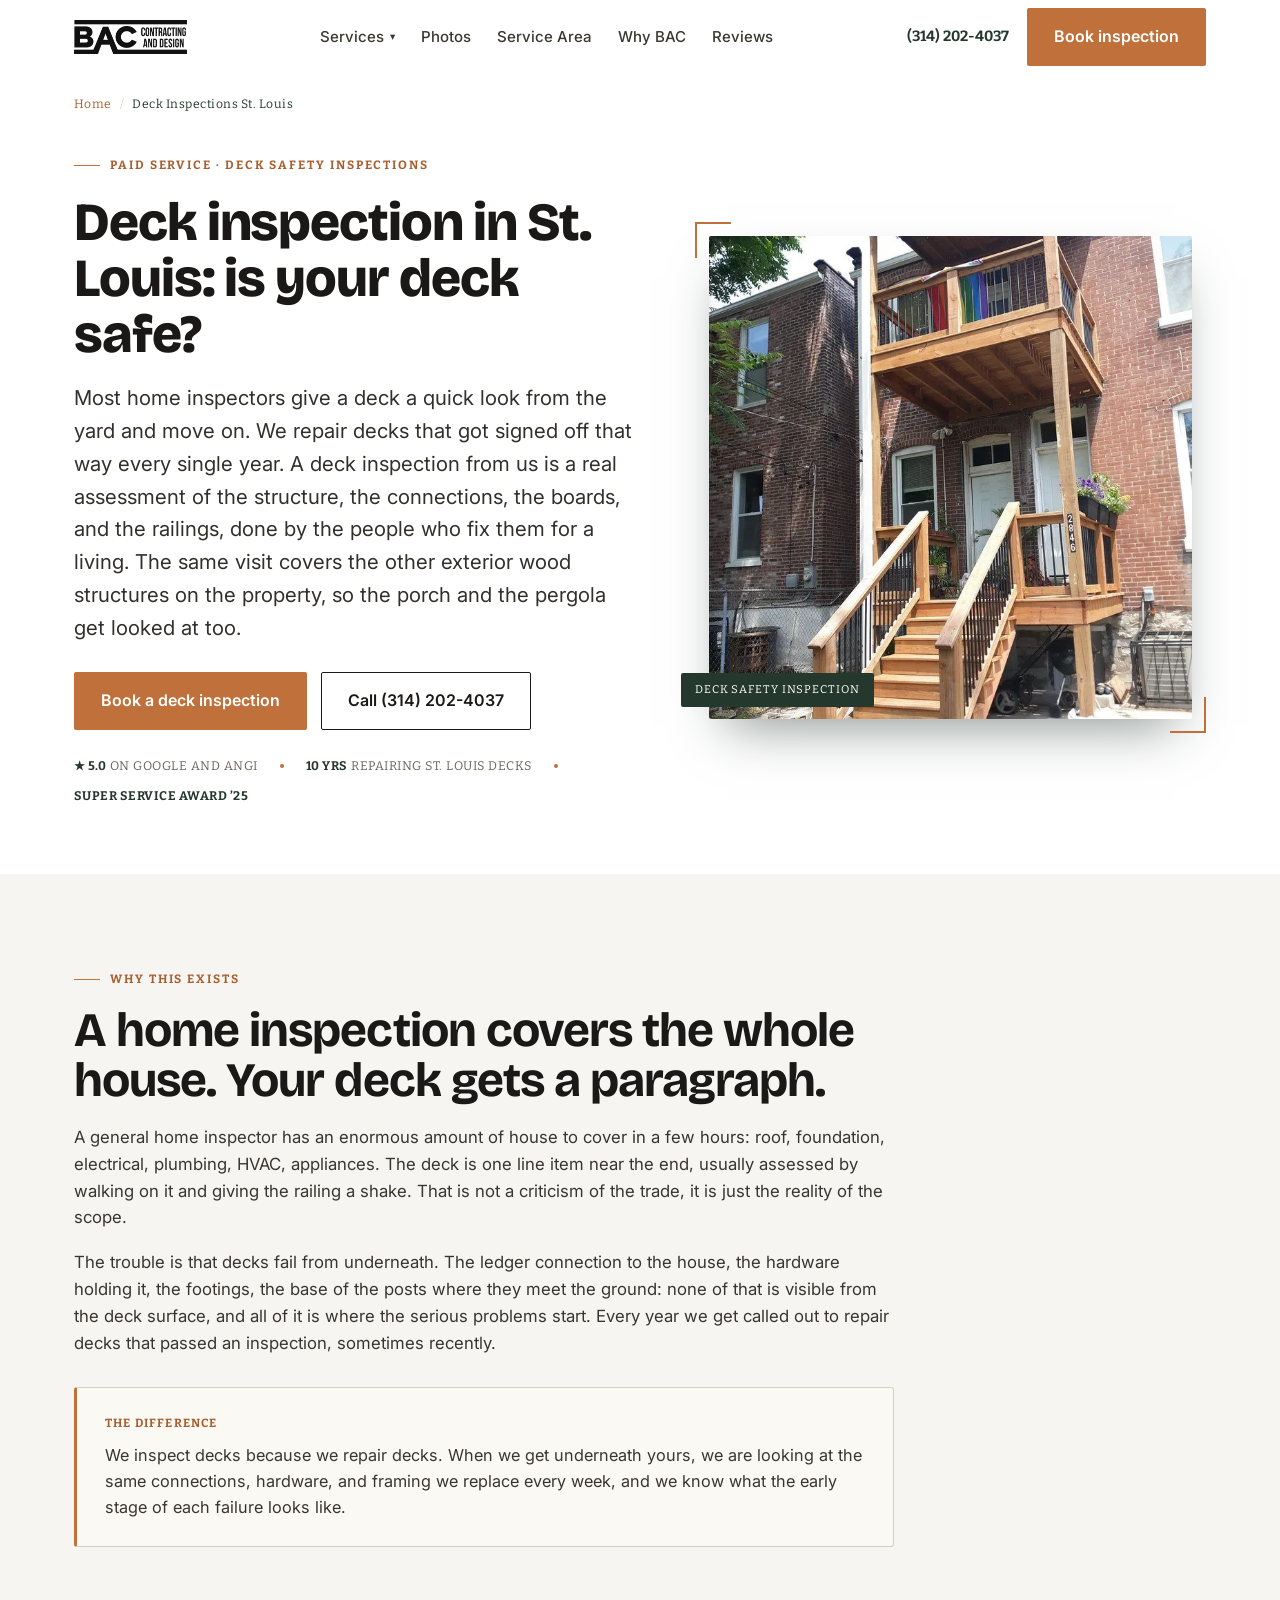
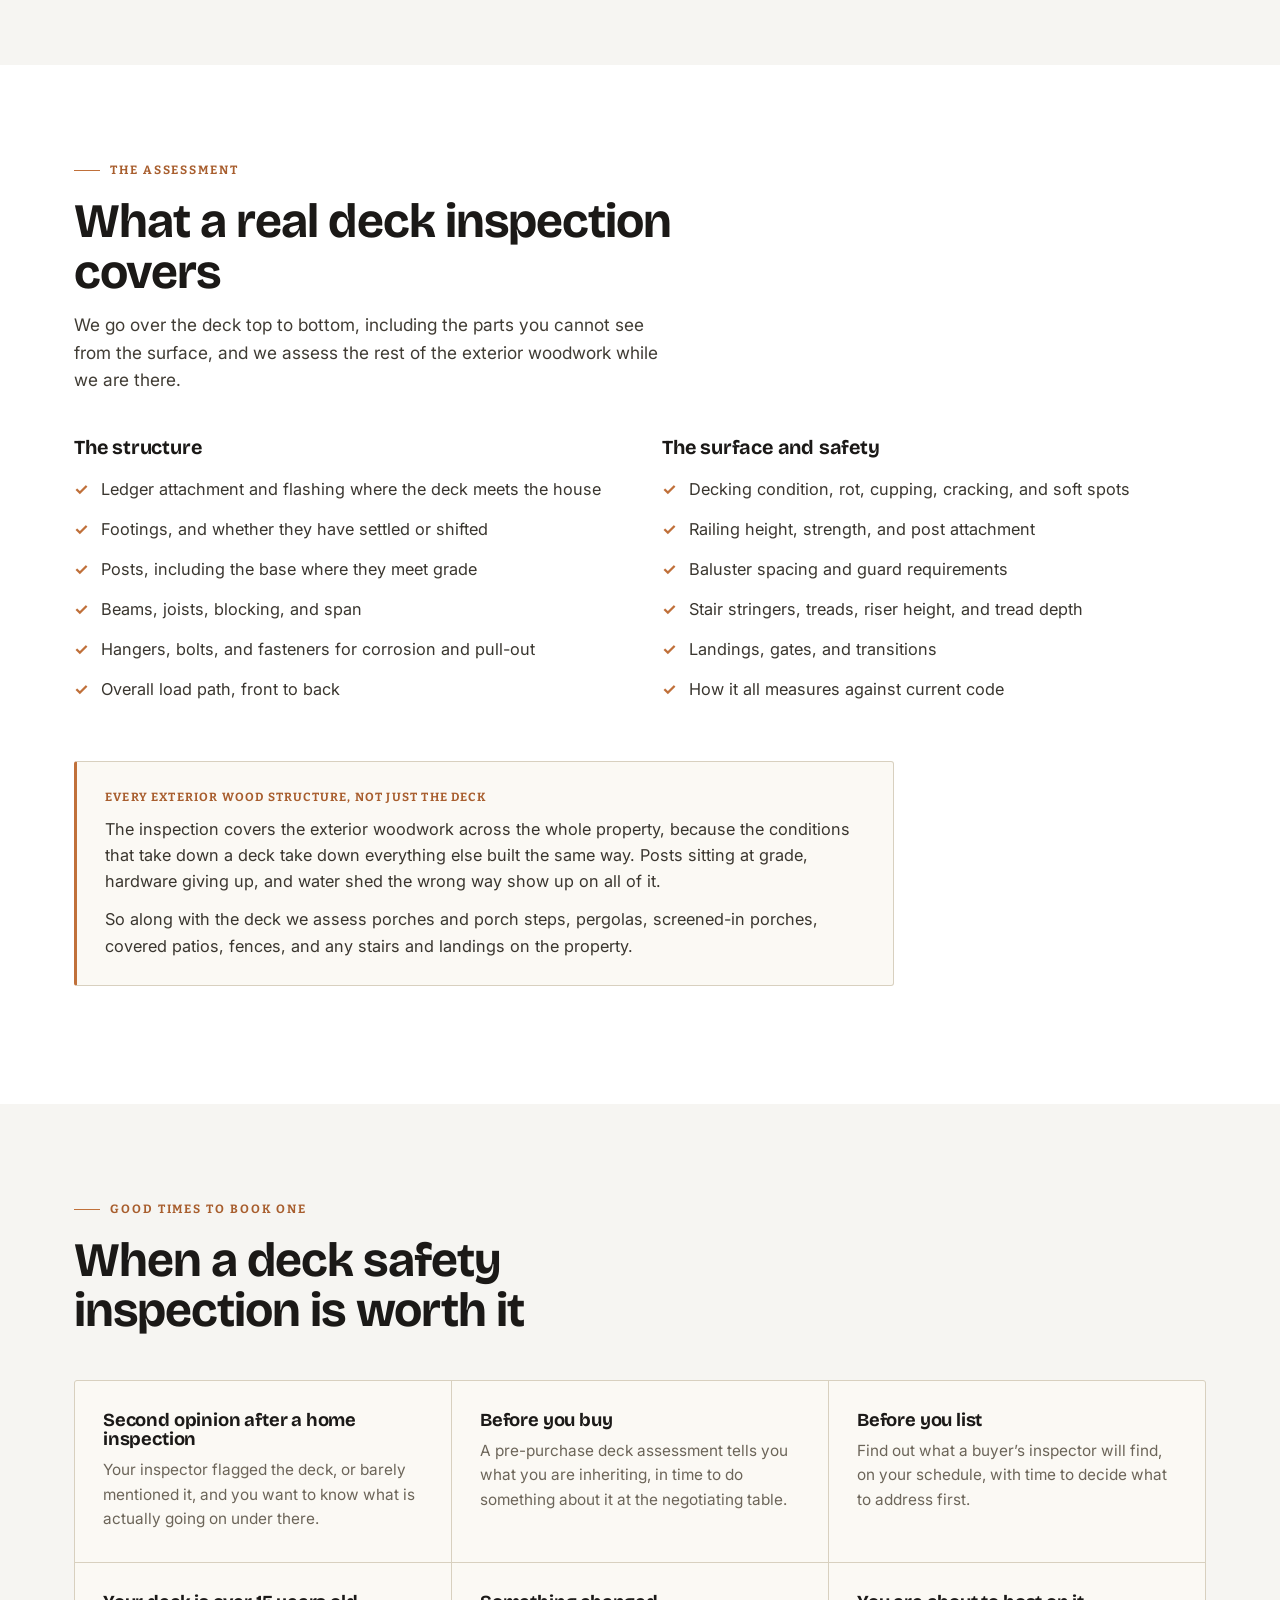
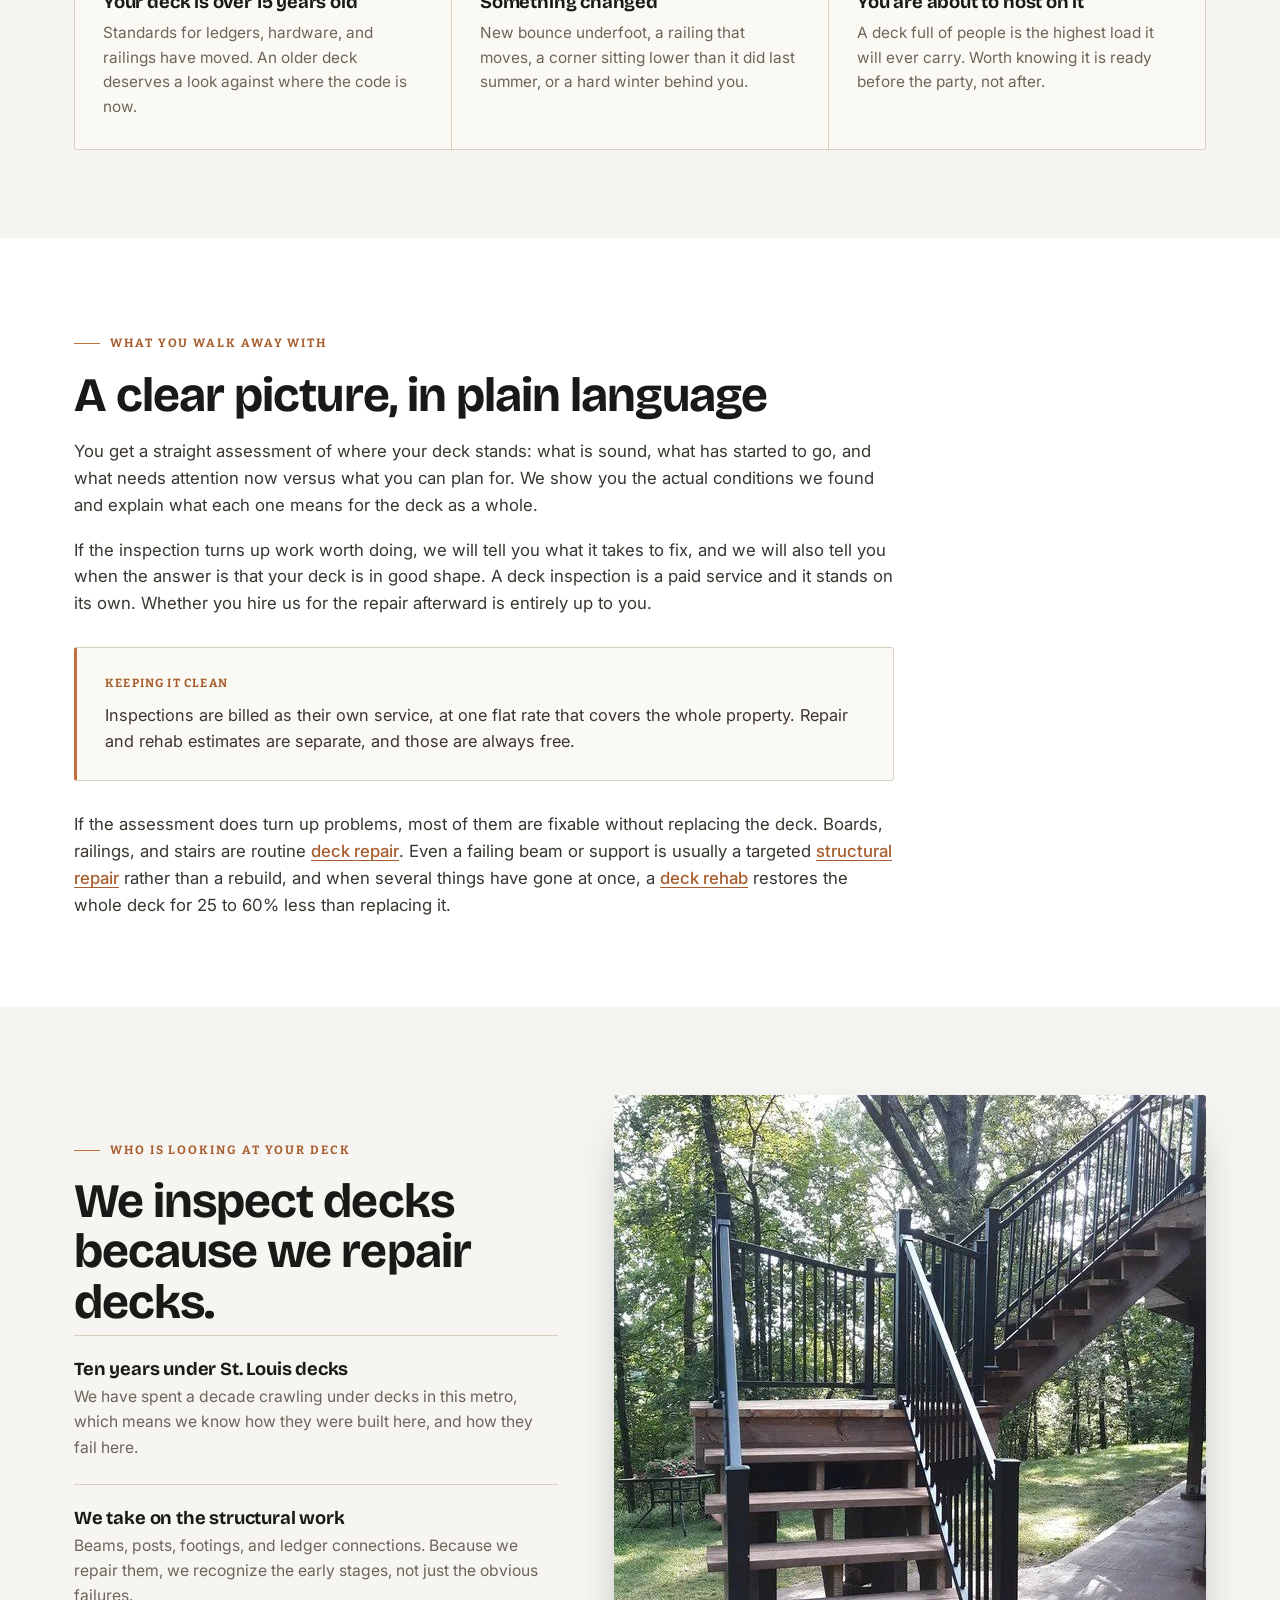
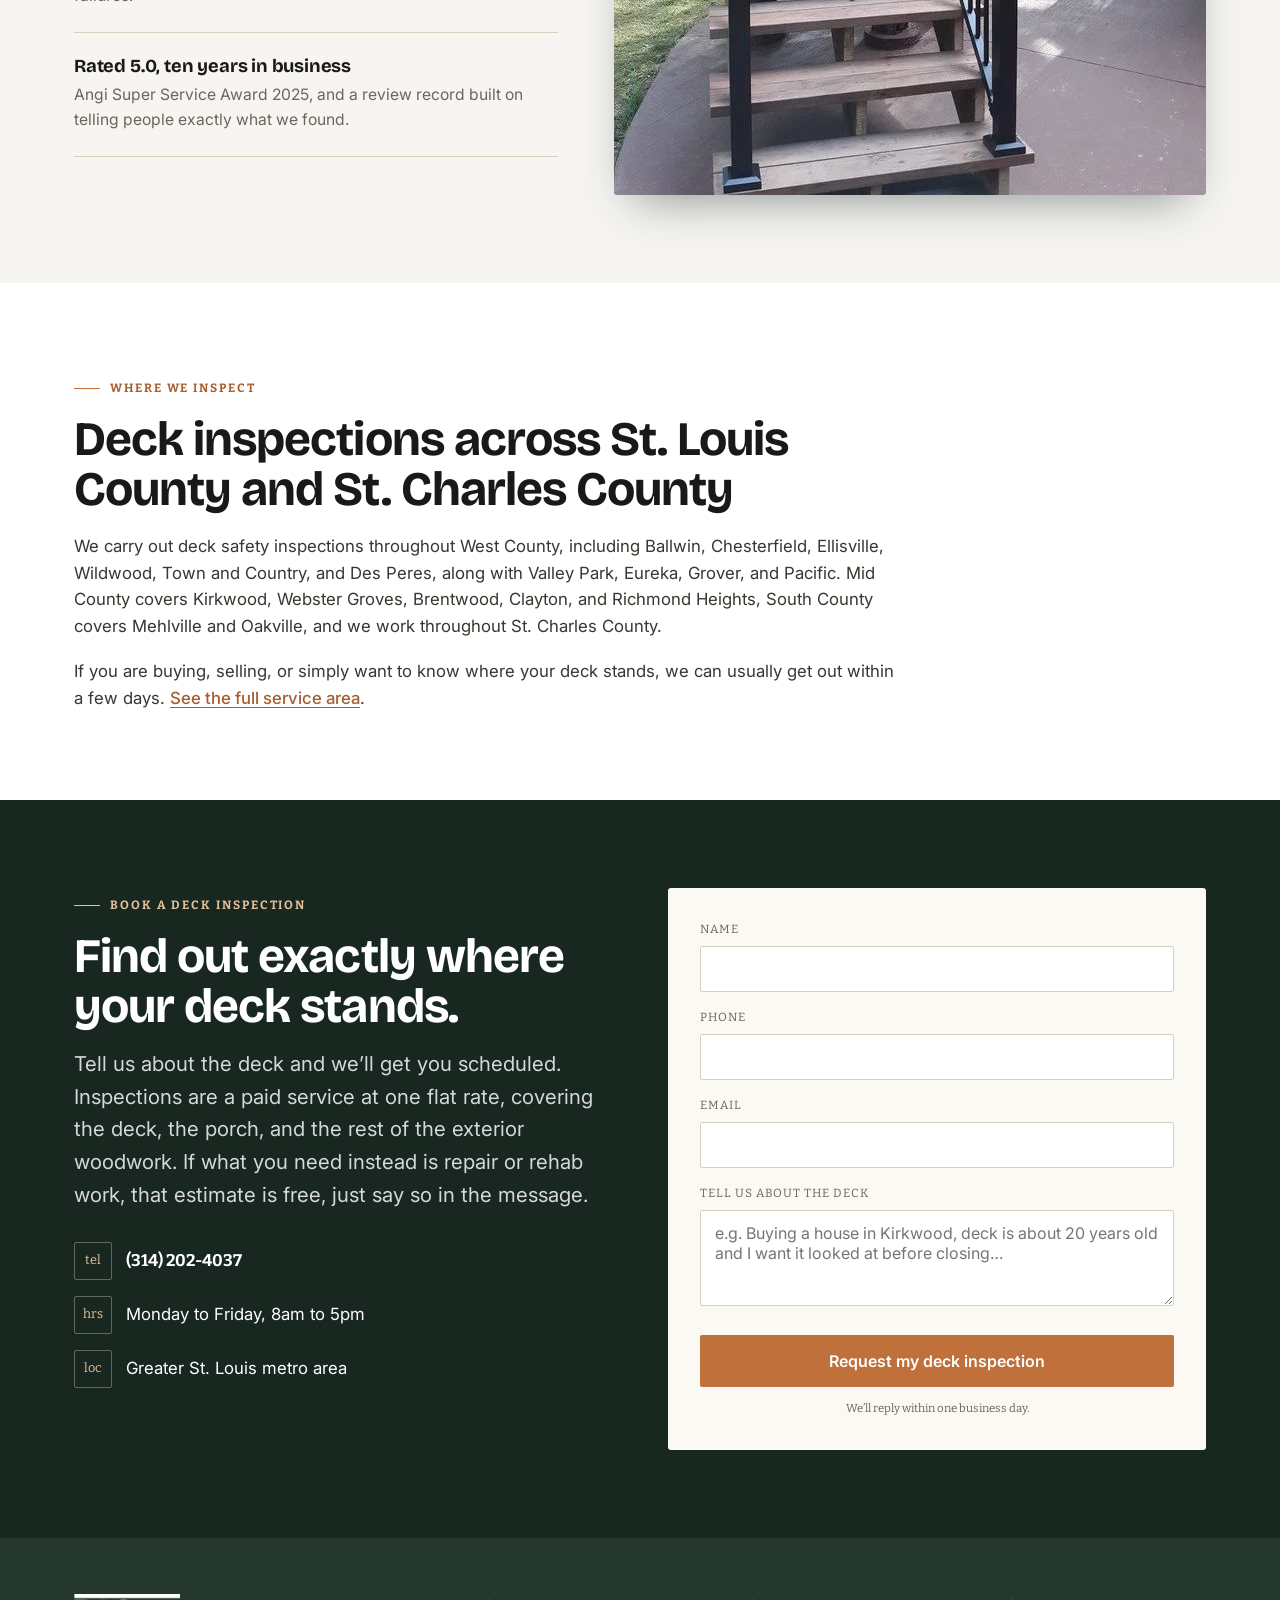
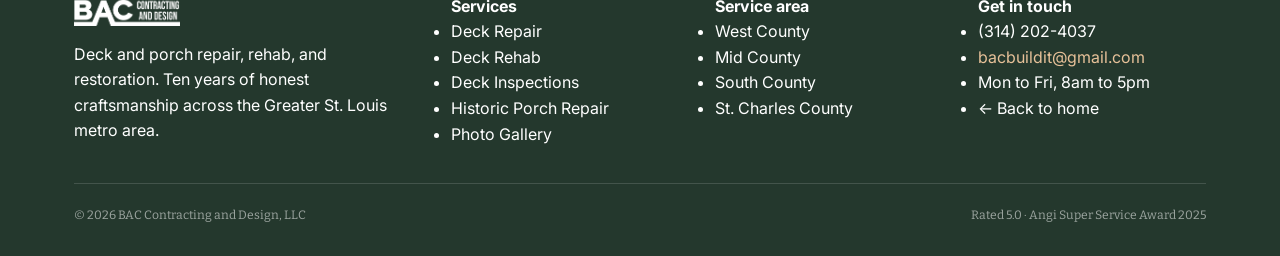
==== deck-inspections-st-louis.html @ 629da65a "Expand to a seven-page SEO-optimized site Restructures the two-page site into seven pages targeting " ====
<!DOCTYPE html>
<html lang="en">
<head>
<meta charset="UTF-8">
<meta name="viewport" content="width=device-width, initial-scale=1.0">
<title>Deck Inspection St. Louis | Is Your Deck Safe?</title>
<meta name="description" content="Professional deck safety inspections across St. Louis. A real assessment of your deck's structure, boards, and railings from people who repair them daily.">
<link rel="canonical" href="https://baccontractinganddesign.com/deck-inspections-st-louis">
<meta name="robots" content="index,follow,max-image-preview:large">
<meta name="theme-color" content="#24382D">

<meta property="og:type" content="website">
<meta property="og:site_name" content="BAC Contracting and Design">
<meta property="og:locale" content="en_US">
<meta property="og:title" content="Deck Inspection St. Louis | Is Your Deck Safe?">
<meta property="og:description" content="Professional deck safety inspections across St. Louis. A real assessment of your deck's structure, boards, and railings from people who repair them daily.">
<meta property="og:url" content="https://baccontractinganddesign.com/deck-inspections-st-louis">
<meta property="og:image" content="https://baccontractinganddesign.com/images/img-7e044426ce.webp">
<meta property="og:image:alt" content="Two-story deck and staircase inspected on a St. Louis brick home">
<meta name="twitter:card" content="summary_large_image">
<meta name="twitter:title" content="Deck Inspection St. Louis | Is Your Deck Safe?">
<meta name="twitter:description" content="Professional deck safety inspections across St. Louis. A real assessment of your deck's structure, boards, and railings from people who repair them daily.">
<meta name="twitter:image" content="https://baccontractinganddesign.com/images/img-7e044426ce.webp">

<link rel="preconnect" href="https://fonts.googleapis.com">
<link rel="preconnect" href="https://fonts.gstatic.com" crossorigin>
<link href="https://fonts.googleapis.com/css2?family=Bricolage+Grotesque:opsz,wght@12..96,500;12..96,600;12..96,700;12..96,800&family=Inter:wght@400;500;600&family=Bitter:wght@500;600;700&display=swap" rel="stylesheet">
<link rel="stylesheet" href="assets/site.css">

<script type="application/ld+json">
{
  "@context": "https://schema.org",
  "@graph": [
    {
      "@type": "HomeAndConstructionBusiness",
      "@id": "https://baccontractinganddesign.com/#business",
      "name": "BAC Contracting and Design",
      "url": "https://baccontractinganddesign.com/",
      "telephone": "+1-314-202-4037",
      "email": "bacbuildit@gmail.com",
      "image": "https://baccontractinganddesign.com/images/img-1fa371feeb.webp",
      "priceRange": "$$",
      "address": {"@type": "PostalAddress", "addressLocality": "St. Louis", "addressRegion": "MO", "addressCountry": "US"},
      "openingHoursSpecification": [{
        "@type": "OpeningHoursSpecification",
        "dayOfWeek": ["Monday","Tuesday","Wednesday","Thursday","Friday"],
        "opens": "08:00",
        "closes": "17:00"
      }],
      "aggregateRating": {"@type": "AggregateRating", "ratingValue": "5.0", "reviewCount": "5", "bestRating": "5", "worstRating": "1"}
    },
    {
      "@type": "Service",
      "@id": "https://baccontractinganddesign.com/deck-inspections-st-louis#service",
      "serviceType": "Deck Safety Inspection",
      "name": "Deck Safety Inspections in St. Louis",
      "description": "Professional paid safety inspections of decks and every exterior wood structure on the property, including porches, pergolas, screened porches, covered patios, fences, and stairs, across the greater St. Louis metro. Covers structure, ledger attachment, footings, framing, decking, railings and stairs, including second opinions after a home inspection and pre-sale or pre-purchase assessments.",
      "url": "https://baccontractinganddesign.com/deck-inspections-st-louis",
      "provider": {"@id": "https://baccontractinganddesign.com/#business"},
      "areaServed": [
        {"@type": "City", "name": "Ballwin, Missouri"},
        {"@type": "City", "name": "Chesterfield, Missouri"},
        {"@type": "City", "name": "Ellisville, Missouri"},
        {"@type": "City", "name": "Wildwood, Missouri"},
        {"@type": "City", "name": "Town and Country, Missouri"},
        {"@type": "City", "name": "Des Peres, Missouri"},
        {"@type": "City", "name": "Kirkwood, Missouri"},
        {"@type": "City", "name": "Webster Groves, Missouri"},
        {"@type": "City", "name": "Brentwood, Missouri"},
        {"@type": "City", "name": "Clayton, Missouri"},
        {"@type": "City", "name": "Richmond Heights, Missouri"},
        {"@type": "City", "name": "Mehlville, Missouri"},
        {"@type": "City", "name": "Oakville, Missouri"},
        {"@type": "City", "name": "Valley Park, Missouri"},
        {"@type": "City", "name": "Eureka, Missouri"},
        {"@type": "City", "name": "Grover, Missouri"},
        {"@type": "City", "name": "Pacific, Missouri"},
        {"@type": "AdministrativeArea", "name": "St. Charles County, Missouri"}
      ]
    },
    {
      "@type": "BreadcrumbList",
      "itemListElement": [
        {"@type": "ListItem", "position": 1, "name": "Home", "item": "https://baccontractinganddesign.com/"},
        {"@type": "ListItem", "position": 2, "name": "Deck Inspections St. Louis", "item": "https://baccontractinganddesign.com/deck-inspections-st-louis"}
      ]
    }
  ]
}
</script>
</head>
<body>

<header id="site-header">
  <div class="wrap nav">
    <a href="/" aria-label="BAC Contracting and Design home"><img decoding="async" fetchpriority="high" width="900" height="272" class="logo" src="images/img-20b8680ac4.webp" alt="BAC Contracting and Design, deck and porch repair in St. Louis"></a>
    <nav class="nav-links" aria-label="Primary">
      <div class="has-drop" id="svcDropWrap">
        <button class="drop-btn" id="svcDropBtn" type="button" aria-expanded="false" aria-controls="svcDrop">Services <span class="caret" aria-hidden="true">▾</span></button>
        <div class="drop" id="svcDrop">
          <a href="/deck-repair-st-louis">Deck Repair</a>
          <a href="/deck-rehab-st-louis">Deck Rehab</a>
          <a href="/deck-inspections-st-louis" aria-current="page">Deck Inspections</a>
          <a href="/historic-porch-repair-st-louis">Historic Porch Repair</a>
        </div>
      </div>
      <a href="/work.html">Photos</a>
      <a href="/service-area">Service Area</a>
      <a href="/#why">Why BAC</a>
      <a href="/#reviews">Reviews</a>
    </nav>
    <div class="nav-cta">
      <a class="nav-phone" href="tel:3142024037">(314) 202-4037</a>
      <a class="btn btn-primary" href="#book">Book inspection</a>
      <button class="hamburger" id="burger" type="button" aria-label="Menu" aria-expanded="false"><span></span><span></span><span></span></button>
    </div>
  </div>
  <div class="mobile-menu" id="mobileMenu">
    <div class="mm-label">Services</div>
    <a class="mm-sub" href="/deck-repair-st-louis">Deck Repair</a>
    <a class="mm-sub" href="/deck-rehab-st-louis">Deck Rehab</a>
    <a class="mm-sub" href="/deck-inspections-st-louis" aria-current="page">Deck Inspections</a>
    <a class="mm-sub" href="/historic-porch-repair-st-louis">Historic Porch Repair</a>
    <a href="/work.html">Photos</a>
    <a href="/service-area">Service Area</a>
    <a href="/#why">Why BAC</a>
    <a href="/#reviews">Reviews</a>
    <a href="tel:3142024037">Call (314) 202-4037</a>
    <a class="btn btn-primary" href="#book">Book inspection</a>
  </div>
</header>

<main>
  <div class="wrap">
    <nav class="crumbs" aria-label="Breadcrumb">
      <a href="/">Home</a><span class="sep">/</span><span aria-current="page">Deck Inspections St. Louis</span>
    </nav>
  </div>

  <!-- HERO -->
  <section class="page-hero">
    <div class="wrap hero-grid">
      <div class="reveal">
        <span class="eyebrow">Paid service · Deck safety inspections</span>
        <h1>Deck inspection in St. Louis: is your deck safe?</h1>
        <p class="lead">Most home inspectors give a deck a quick look from the yard and move on. We repair decks that got signed off that way every single year. A deck inspection from us is a real assessment of the structure, the connections, the boards, and the railings, done by the people who fix them for a living. The same visit covers the other exterior wood structures on the property, so the porch and the pergola get looked at too.</p>
        <div class="hero-btns">
          <a class="btn btn-primary" href="#book">Book a deck inspection</a>
          <a class="btn btn-ghost" href="tel:3142024037">Call (314) 202-4037</a>
        </div>
        <div class="hero-trust">
          <span><b>★ 5.0</b> on Google and Angi</span><span class="dot"></span>
          <span><b>10 yrs</b> repairing St. Louis decks</span><span class="dot"></span>
          <span><b>Super Service Award ’25</b></span>
        </div>
      </div>
      <div class="reveal">
        <div class="frame">
          <img decoding="async" fetchpriority="high" width="700" height="700" src="images/img-7e044426ce.webp" alt="Two-story deck and staircase on a St. Louis home, the kind of structure a deck safety inspection covers">
          <span class="spec">Deck safety inspection</span>
        </div>
      </div>
    </div>
  </section>

  <!-- THE HOOK -->
  <section class="block tint">
    <div class="wrap">
      <div class="prose prose-wide reveal">
        <span class="eyebrow">Why this exists</span>
        <h2 style="margin:16px 0 18px">A home inspection covers the whole house. Your deck gets a paragraph.</h2>
        <p>A general home inspector has an enormous amount of house to cover in a few hours: roof, foundation, electrical, plumbing, HVAC, appliances. The deck is one line item near the end, usually assessed by walking on it and giving the railing a shake. That is not a criticism of the trade, it is just the reality of the scope.</p>
        <p>The trouble is that decks fail from underneath. The ledger connection to the house, the hardware holding it, the footings, the base of the posts where they meet the ground: none of that is visible from the deck surface, and all of it is where the serious problems start. Every year we get called out to repair decks that passed an inspection, sometimes recently.</p>
        <div class="callout">
          <div class="k">The difference</div>
          <p>We inspect decks because we repair decks. When we get underneath yours, we are looking at the same connections, hardware, and framing we replace every week, and we know what the early stage of each failure looks like.</p>
        </div>
      </div>
    </div>
  </section>

  <!-- WHAT IT COVERS -->
  <section class="block">
    <div class="wrap">
      <div class="sec-head reveal">
        <span class="eyebrow">The assessment</span>
        <h2>What a real deck inspection covers</h2>
        <p>We go over the deck top to bottom, including the parts you cannot see from the surface, and we assess the rest of the exterior woodwork while we are there.</p>
      </div>
      <div class="prose-cols reveal">
        <div class="prose">
          <h3 style="margin-top:0">The structure</h3>
          <ul>
            <li>Ledger attachment and flashing where the deck meets the house</li>
            <li>Footings, and whether they have settled or shifted</li>
            <li>Posts, including the base where they meet grade</li>
            <li>Beams, joists, blocking, and span</li>
            <li>Hangers, bolts, and fasteners for corrosion and pull-out</li>
            <li>Overall load path, front to back</li>
          </ul>
        </div>
        <div class="prose">
          <h3 style="margin-top:0">The surface and safety</h3>
          <ul>
            <li>Decking condition, rot, cupping, cracking, and soft spots</li>
            <li>Railing height, strength, and post attachment</li>
            <li>Baluster spacing and guard requirements</li>
            <li>Stair stringers, treads, riser height, and tread depth</li>
            <li>Landings, gates, and transitions</li>
            <li>How it all measures against current code</li>
          </ul>
        </div>
      </div>
      <div class="prose prose-wide reveal" style="margin-top:10px">
        <div class="callout">
          <div class="k">Every exterior wood structure, not just the deck</div>
          <p>The inspection covers the exterior woodwork across the whole property, because the conditions that take down a deck take down everything else built the same way. Posts sitting at grade, hardware giving up, and water shed the wrong way show up on all of it.</p>
          <p>So along with the deck we assess porches and porch steps, pergolas, screened-in porches, covered patios, fences, and any stairs and landings on the property.</p>
        </div>
      </div>
    </div>
  </section>

  <!-- WHEN -->
  <section class="block tint">
    <div class="wrap">
      <div class="sec-head reveal">
        <span class="eyebrow">Good times to book one</span>
        <h2>When a deck safety inspection is worth it</h2>
      </div>
      <div class="svc-grid reveal">
        <div class="svc"><h3>Second opinion after a home inspection</h3><p>Your inspector flagged the deck, or barely mentioned it, and you want to know what is actually going on under there.</p></div>
        <div class="svc"><h3>Before you buy</h3><p>A pre-purchase deck assessment tells you what you are inheriting, in time to do something about it at the negotiating table.</p></div>
        <div class="svc"><h3>Before you list</h3><p>Find out what a buyer&rsquo;s inspector will find, on your schedule, with time to decide what to address first.</p></div>
        <div class="svc"><h3>Your deck is over 15 years old</h3><p>Standards for ledgers, hardware, and railings have moved. An older deck deserves a look against where the code is now.</p></div>
        <div class="svc"><h3>Something changed</h3><p>New bounce underfoot, a railing that moves, a corner sitting lower than it did last summer, or a hard winter behind you.</p></div>
        <div class="svc"><h3>You are about to host on it</h3><p>A deck full of people is the highest load it will ever carry. Worth knowing it is ready before the party, not after.</p></div>
      </div>
    </div>
  </section>

  <!-- WHAT YOU GET -->
  <section class="block">
    <div class="wrap">
      <div class="prose prose-wide reveal">
        <span class="eyebrow">What you walk away with</span>
        <h2 style="margin:16px 0 18px">A clear picture, in plain language</h2>
        <p>You get a straight assessment of where your deck stands: what is sound, what has started to go, and what needs attention now versus what you can plan for. We show you the actual conditions we found and explain what each one means for the deck as a whole.</p>
        <p>If the inspection turns up work worth doing, we will tell you what it takes to fix, and we will also tell you when the answer is that your deck is in good shape. A deck inspection is a paid service and it stands on its own. Whether you hire us for the repair afterward is entirely up to you.</p>
        <div class="callout">
          <div class="k">Keeping it clean</div>
          <p>Inspections are billed as their own service, at one flat rate that covers the whole property. Repair and rehab estimates are separate, and those are always free.</p>
        </div>
        <p>If the assessment does turn up problems, most of them are fixable without replacing the deck. Boards, railings, and stairs are routine <a href="/deck-repair-st-louis">deck repair</a>. Even a failing beam or support is usually a targeted <a href="/deck-repair-st-louis#structural">structural repair</a> rather than a rebuild, and when several things have gone at once, a <a href="/deck-rehab-st-louis">deck rehab</a> restores the whole deck for 25 to 60% less than replacing it.</p>
      </div>
    </div>
  </section>

  <!-- CREDIBILITY -->
  <section class="block tint">
    <div class="wrap why-grid">
      <div class="reveal">
        <span class="eyebrow">Who is looking at your deck</span>
        <h2 style="margin:16px 0 8px">We inspect decks because we repair decks.</h2>
        <ul class="why-list">
          <li><div><h3>Ten years under St. Louis decks</h3><p>We have spent a decade crawling under decks in this metro, which means we know how they were built here, and how they fail here.</p></div></li>
          <li><div><h3>We take on the structural work</h3><p>Beams, posts, footings, and ledger connections. Because we repair them, we recognize the early stages, not just the obvious failures.</p></div></li>
          <li><div><h3>Rated 5.0, ten years in business</h3><p>Angi Super Service Award 2025, and a review record built on telling people exactly what we found.</p></div></li>
        </ul>
      </div>
      <div class="why-img reveal">
        <img decoding="async" loading="lazy" width="700" height="700" src="images/img-2ff19680f3.webp" alt="Deck stairs, landing and railings inspected for code compliance in St. Louis County">
      </div>
    </div>
  </section>

  <!-- LOCAL -->
  <section class="block">
    <div class="wrap">
      <div class="prose prose-wide reveal">
        <span class="eyebrow">Where we inspect</span>
        <h2 style="margin:16px 0 18px">Deck inspections across St. Louis County and St. Charles County</h2>
        <p>We carry out deck safety inspections throughout West County, including Ballwin, Chesterfield, Ellisville, Wildwood, Town and Country, and Des Peres, along with Valley Park, Eureka, Grover, and Pacific. Mid County covers Kirkwood, Webster Groves, Brentwood, Clayton, and Richmond Heights, South County covers Mehlville and Oakville, and we work throughout St. Charles County.</p>
        <p>If you are buying, selling, or simply want to know where your deck stands, we can usually get out within a few days. <a href="/service-area">See the full service area</a>.</p>
      </div>
    </div>
  </section>

  <!-- BOOK -->
  <section class="block cta on-dark" id="book">
    <div class="wrap cta-grid">
      <div class="reveal">
        <span class="eyebrow">Book a deck inspection</span>
        <h2>Find out exactly where your deck stands.</h2>
        <p class="lead">Tell us about the deck and we&rsquo;ll get you scheduled. Inspections are a paid service at one flat rate, covering the deck, the porch, and the rest of the exterior woodwork. If what you need instead is repair or rehab work, that estimate is free, just say so in the message.</p>
        <div class="cta-contact">
          <div class="cta-line"><span class="ic">tel</span><b>(314) 202-4037</b></div>
          <div class="cta-line"><span class="ic">hrs</span><span>Monday to Friday, 8am to 5pm</span></div>
          <div class="cta-line"><span class="ic">loc</span><span>Greater St. Louis metro area</span></div>
        </div>
      </div>
      <form id="estimateForm" action="https://formsubmit.co/bacbuildit@gmail.com" method="POST">
        <input type="hidden" name="_subject" value="New deck inspection request from baccontractinganddesign.com">
        <input type="hidden" name="_template" value="table">
        <input type="hidden" name="_captcha" value="false">
        <input type="hidden" name="_next" value="https://baccontractinganddesign.com/deck-inspections-st-louis?sent=1">
        <input type="text" name="_honey" tabindex="-1" autocomplete="off" aria-hidden="true" style="position:absolute;left:-9999px">
        <div class="fld"><label for="name">Name</label><input id="name" name="name" type="text" autocomplete="name" required></div>
        <div class="fld"><label for="phone">Phone</label><input id="phone" name="phone" type="tel" autocomplete="tel" required></div>
        <div class="fld"><label for="email">Email</label><input id="email" name="email" type="email" autocomplete="email"></div>
        <div class="fld"><label for="msg">Tell us about the deck</label><textarea id="msg" name="msg" placeholder="e.g. Buying a house in Kirkwood, deck is about 20 years old and I want it looked at before closing…"></textarea></div>
        <button class="btn btn-primary" type="submit">Request my deck inspection</button>
        <p class="fine">We&rsquo;ll reply within one business day.</p>
      </form>
    </div>
  </section>
</main>

<footer>
  <div class="wrap">
    <div class="foot-grid">
      <div>
        <img decoding="async" loading="lazy" width="900" height="272" class="foot-logo" src="images/img-c56da3584b.webp" alt="BAC Contracting and Design, deck and porch repair in St. Louis">
        <p>Deck and porch repair, rehab, and restoration. Ten years of honest craftsmanship across the Greater St. Louis metro area.</p>
      </div>
      <div>
        <h4>Services</h4>
        <ul>
          <li><a href="/deck-repair-st-louis">Deck Repair</a></li>
          <li><a href="/deck-rehab-st-louis">Deck Rehab</a></li>
          <li><a href="/deck-inspections-st-louis">Deck Inspections</a></li>
          <li><a href="/historic-porch-repair-st-louis">Historic Porch Repair</a></li>
          <li><a href="/work.html">Photo Gallery</a></li>
        </ul>
      </div>
      <div>
        <h4>Service area</h4>
        <ul>
          <li><a href="/service-area">West County</a></li>
          <li><a href="/service-area">Mid County</a></li>
          <li><a href="/service-area">South County</a></li>
          <li><a href="/service-area">St. Charles County</a></li>
        </ul>
      </div>
      <div>
        <h4>Get in touch</h4>
        <ul>
          <li><a href="tel:3142024037">(314) 202-4037</a></li>
          <li><a href="mailto:bacbuildit@gmail.com" style="color:var(--cedar-soft)">bacbuildit@gmail.com</a></li>
          <li>Mon to Fri, 8am to 5pm</li>
          <li><a href="/">← Back to home</a></li>
        </ul>
      </div>
    </div>
    <div class="foot-bottom">
      <span>&copy; 2026 BAC Contracting and Design, LLC</span>
      <span>Rated 5.0 &middot; Angi Super Service Award 2025</span>
    </div>
  </div>
</footer>

<script src="assets/site.js" defer></script>
</body>
</html>
---- assets/site.css ----
/* BAC Contracting and Design, shared site styles */

:root{
  --ink:#1B1917;
  --pine:#24382D;
  --pine-deep:#182720;
  --cedar:#C0703A;
  --cedar-2:#A85E2E;
  --cedar-soft:#E7C199;
  --paper:#F3EFE7;
  --paper-2:#EBE5D8;
  --card:#FBF9F4;
  --rule:#D8D0BF;
  --muted:#6C6559;
  --green-muted:#5C6B5C;
  --display:'Bricolage Grotesque',system-ui,sans-serif;
  --body:'Inter',system-ui,sans-serif;
  --mono:'Bitter',Georgia,serif;
  --maxw:1180px;
}
*{box-sizing:border-box;margin:0;padding:0}
html{scroll-behavior:smooth}
body{
  font-family:var(--body);color:var(--ink);
  background:#ffffff;
  line-height:1.6;-webkit-font-smoothing:antialiased;overflow-x:hidden;
}
img{max-width:100%;display:block}
a{color:inherit;text-decoration:none}
.wrap{max-width:var(--maxw);margin:0 auto;padding:0 24px}

.sr-only{position:absolute;width:1px;height:1px;padding:0;margin:-1px;overflow:hidden;
  clip:rect(0,0,0,0);white-space:nowrap;border:0}

/* eyebrow / mono label, the "spec sheet" signature */
.eyebrow{
  font-family:var(--mono);font-size:12px;font-weight:700;letter-spacing:.16em;
  text-transform:uppercase;color:var(--cedar-2);display:inline-flex;align-items:center;gap:10px;
}
.eyebrow::before{content:"";width:26px;height:1px;background:var(--cedar);display:inline-block}
.on-dark .eyebrow{color:var(--cedar-soft)}
.on-dark .eyebrow::before{background:var(--cedar-soft)}

h1,h2,h3{font-family:var(--display);line-height:1.05;letter-spacing:-.02em;font-weight:700}
h1{font-size:clamp(2.4rem,5.6vw,4.3rem);font-weight:800}
h2{font-size:clamp(1.9rem,3.8vw,3rem)}
h3{font-size:1.15rem;letter-spacing:-.01em}
p.lead{font-size:clamp(1.05rem,1.6vw,1.28rem);color:#33302A;max-width:56ch}

.btn{
  display:inline-flex;align-items:center;gap:9px;font-family:var(--body);font-weight:600;
  font-size:1rem;padding:15px 26px;border-radius:2px;cursor:pointer;border:1.5px solid transparent;
  transition:transform .15s ease, box-shadow .15s ease, background .15s ease;white-space:nowrap;
}
.btn-primary{background:var(--cedar);color:#fff}
.btn-primary:hover{background:var(--cedar-2);transform:translateY(-2px);box-shadow:0 8px 22px rgba(168,94,46,.32)}
.btn-ghost{background:transparent;color:var(--ink);border-color:var(--ink)}
.btn-ghost:hover{background:var(--ink);color:var(--paper);transform:translateY(-2px)}
.on-dark .btn-ghost{color:#fff;border-color:rgba(255,255,255,.55)}
.on-dark .btn-ghost:hover{background:#fff;color:var(--pine)}
a:focus-visible,button:focus-visible,input:focus-visible,textarea:focus-visible,summary:focus-visible{
  outline:3px solid var(--cedar);outline-offset:3px
}

/* ---------- Header ---------- */
header{position:sticky;top:0;z-index:100;background:rgba(255,255,255,.86);backdrop-filter:blur(10px);
  border-bottom:1px solid transparent;transition:border-color .2s,box-shadow .2s}
header.scrolled{border-bottom-color:var(--rule);box-shadow:0 2px 18px rgba(27,25,23,.06)}
.nav{display:flex;align-items:center;justify-content:space-between;height:74px}
.logo{height:34px;width:auto;flex-shrink:0}
.nav-links{display:flex;align-items:center;gap:26px;white-space:nowrap}
.nav-links a{font-size:.94rem;font-weight:500;color:#3C382F;position:relative}
.nav-links a:hover{color:var(--cedar-2)}
.nav-cta{display:flex;align-items:center;gap:18px;flex-shrink:0}
.nav-phone{font-family:var(--mono);font-weight:700;font-size:.92rem;color:var(--pine);white-space:nowrap}
.nav-phone:hover{color:var(--cedar-2)}
.hamburger{display:none;background:none;border:0;cursor:pointer;flex-direction:column;gap:5px;padding:8px}
.hamburger span{width:24px;height:2px;background:var(--ink);transition:.25s}
.mobile-menu{display:none}

/* services dropdown */
.has-drop{position:relative;display:flex;align-items:center}
.has-drop::after{content:"";position:absolute;top:100%;left:0;right:0;height:18px}
.drop-btn{background:none;border:0;padding:0;cursor:pointer;font-family:var(--body);
  font-size:.94rem;font-weight:500;color:#3C382F;display:inline-flex;align-items:center;gap:6px;
  line-height:inherit}
.drop-btn:hover,.has-drop.open .drop-btn{color:var(--cedar-2)}
.drop-btn .caret{font-size:.66rem;transition:transform .2s}
.has-drop.open .drop-btn .caret{transform:rotate(180deg)}
.drop{position:absolute;top:calc(100% + 16px);left:-16px;min-width:238px;background:#fff;
  border:1px solid var(--rule);border-radius:3px;box-shadow:0 16px 36px rgba(27,25,23,.16);
  padding:8px 0;opacity:0;visibility:hidden;transform:translateY(-6px);z-index:120;
  transition:opacity .18s ease,transform .18s ease,visibility .18s}
.has-drop:hover .drop,.has-drop:focus-within .drop,.has-drop.open .drop{
  opacity:1;visibility:visible;transform:none}
.drop a{display:block;padding:10px 18px;font-size:.92rem;color:#3C382F;white-space:nowrap}
.drop a:hover{background:var(--paper);color:var(--cedar-2)}
.drop a[aria-current]{color:var(--cedar-2);font-weight:600}

/* ---------- Hero ---------- */
.hero{padding:64px 0 76px;position:relative}
.hero-grid{display:grid;grid-template-columns:1.05fr .95fr;gap:56px;align-items:center}
.hero h1{margin:20px 0 22px}
.hero .lead{margin-bottom:30px}
.hero-btns{display:flex;gap:14px;flex-wrap:wrap;margin-bottom:26px}
.hero-trust{display:flex;flex-wrap:wrap;gap:10px 22px;align-items:center;font-family:var(--mono);
  font-size:.78rem;letter-spacing:.04em;color:var(--muted);text-transform:uppercase}
.hero-trust b{color:var(--pine)}
.hero-trust .dot{width:4px;height:4px;border-radius:50%;background:var(--cedar);display:inline-block}

/* keyword kicker sits inside the h1 so the heading text leads with the search term */
.hero-h1{display:block;margin:0 0 22px}
.hero-h1 .h1-kicker{display:inline-flex;margin-bottom:20px}
.hero-h1 .h1-claim{display:block;font-size:clamp(2.4rem,5.6vw,4.3rem);font-weight:800;
  line-height:1.05;letter-spacing:-.02em}

/* framed hero image with spec detailing */
.frame{position:relative;padding:14px}
.frame::before,.frame::after{content:"";position:absolute;width:34px;height:34px;border:2px solid var(--cedar)}
.frame::before{top:0;left:0;border-right:0;border-bottom:0}
.frame::after{bottom:0;right:0;border-left:0;border-top:0}
.frame img{width:100%;height:100%;object-fit:cover;aspect-ratio:1/1;border-radius:2px;
  box-shadow:0 24px 50px -18px rgba(24,39,32,.5)}
.frame .spec{position:absolute;bottom:26px;left:-14px;background:var(--pine);color:#fff;
  font-family:var(--mono);font-size:.7rem;letter-spacing:.08em;text-transform:uppercase;
  padding:8px 14px;border-radius:2px}

/* interior page hero, smaller display type than the home hero */
.page-hero{padding:34px 0 68px}
.page-hero h1{font-size:clamp(2.05rem,4.2vw,3.35rem);margin:18px 0 20px}
.page-hero .lead{margin-bottom:28px}

/* breadcrumbs */
.crumbs{font-family:var(--mono);font-size:.76rem;letter-spacing:.04em;color:var(--muted);
  padding:20px 0 0;display:flex;flex-wrap:wrap;gap:8px;align-items:center}
.crumbs a{color:var(--cedar-2)}
.crumbs a:hover{color:var(--pine)}
.crumbs .sep{color:var(--rule)}
.crumbs [aria-current]{color:var(--pine)}

/* ---------- Trust band ---------- */
.band{background:var(--pine);color:#fff}
.band-grid{display:grid;grid-template-columns:repeat(4,1fr);gap:0}
.stat{padding:34px 26px;border-left:1px solid rgba(255,255,255,.12);display:flex;
  flex-direction:column;gap:4px;justify-content:center}
.stat:first-child{border-left:0}
.stat .num{font-family:var(--display);font-weight:800;font-size:2.4rem;line-height:1}
.stat .num small{font-size:1.1rem;color:var(--cedar-soft)}
.stat .lab{font-family:var(--mono);font-size:.72rem;letter-spacing:.1em;text-transform:uppercase;
  color:rgba(255,255,255,.72)}
.stat.badge-stat{align-items:flex-start;flex-direction:row;gap:16px;align-items:center}
.stat.badge-stat img{height:78px;width:auto;filter:drop-shadow(0 4px 10px rgba(0,0,0,.25))}
.stat.badge-stat .txt .num{font-size:1.15rem;letter-spacing:-.01em}

/* ---------- Section base ---------- */
section.block{padding:88px 0}
.tint{background:#F6F5F2}
.sec-head{max-width:60ch;margin-bottom:44px}
.sec-head h2{margin:16px 0 14px}
.sec-head p{color:#403C34;font-size:1.08rem}

/* ---------- Before / After ---------- */
.ba-grid{display:grid;grid-template-columns:1fr 1fr;gap:24px}
.ba{position:relative;border-radius:2px;overflow:hidden;box-shadow:0 16px 34px -18px rgba(24,39,32,.4)}
.ba img{width:100%;aspect-ratio:1/1;object-fit:cover}
.ba .tag{position:absolute;top:16px;left:16px;font-family:var(--mono);font-weight:700;font-size:.74rem;
  letter-spacing:.12em;text-transform:uppercase;padding:7px 13px;border-radius:2px;color:#fff}
.ba.before .tag{background:rgba(27,25,23,.86)}
.ba.after .tag{background:var(--cedar)}
.ba-note{margin-top:22px;font-family:var(--mono);font-size:.82rem;color:var(--muted);
  display:flex;align-items:center;gap:12px}
.ba-note::before{content:"";flex:0 0 40px;height:1px;background:var(--rule)}

/* ---------- Services ---------- */
.svc-alt{background:#F6F5F2}
.svc-grid{display:grid;grid-template-columns:repeat(3,1fr);gap:1px;background:var(--rule);
  border:1px solid var(--rule);border-radius:3px;overflow:hidden}
.svc{background:var(--card);padding:30px 28px;min-height:160px;display:flex;flex-direction:column;
  transition:background .2s}
.svc:hover{background:#fff}
.svc h3{margin-bottom:9px}
.svc p{font-size:.96rem;color:var(--muted)}
.svc-foot{margin-top:26px;font-family:var(--mono);font-size:.86rem;color:var(--pine);
  display:flex;align-items:center;gap:10px}
.svc-foot::before{content:"✓";color:var(--cedar);font-weight:700}

/* ---------- Why ---------- */
.why-grid{display:grid;grid-template-columns:.9fr 1.1fr;gap:56px;align-items:center}
.why-list{list-style:none;margin-top:8px}
.why-list li{padding:24px 0;border-top:1px solid var(--rule)}
.why-list li:last-child{border-bottom:1px solid var(--rule)}
.why-list .k{font-family:var(--mono);font-weight:700;color:var(--cedar-2);font-size:.95rem;padding-top:2px}
.why-list h3{margin-bottom:5px}
.why-list p{color:var(--muted);font-size:.98rem}
.why-img{position:relative}
.why-img img{width:100%;aspect-ratio:1/1;object-fit:cover;border-radius:3px;
  box-shadow:0 22px 46px -20px rgba(24,39,32,.5)}

/* ---------- Gallery ---------- */
.gal-alt{background:var(--pine);color:#fff}
.gal-alt .sec-head p{color:rgba(255,255,255,.8)}
.gal-grid{display:grid;grid-template-columns:repeat(4,1fr);gap:14px}
.gal figure{position:relative;overflow:hidden;border-radius:2px}
.gal img{width:100%;aspect-ratio:1/1;object-fit:cover;transition:transform .5s ease}
.gal figure:hover img{transform:scale(1.06)}
.gal figcaption{position:absolute;left:0;right:0;bottom:0;padding:26px 14px 12px;
  font-family:var(--mono);font-size:.72rem;letter-spacing:.06em;text-transform:uppercase;color:#fff;
  background:linear-gradient(transparent,rgba(24,39,32,.85))}
/* timelapse card: framing to finished crossfade */
.gal figure.tl{aspect-ratio:1/1}
.gal figure.tl img{position:absolute;inset:0;width:100%;height:100%;object-fit:cover;aspect-ratio:auto;z-index:1}
.gal figure.tl .frame-a{animation:tlA 7s ease-in-out infinite}
.gal figure.tl .frame-b{animation:tlB 7s ease-in-out infinite}
.gal figure.tl figcaption{z-index:3}
.tl-chip{position:absolute;top:12px;left:12px;z-index:3;font-family:var(--mono);font-weight:700;
  font-size:.64rem;letter-spacing:.1em;text-transform:uppercase;color:#fff;padding:5px 9px;border-radius:2px}
.tl-chip.chip-a{background:rgba(27,25,23,.82);animation:tlA 7s ease-in-out infinite}
.tl-chip.chip-b{background:var(--cedar);animation:tlB 7s ease-in-out infinite}
@keyframes tlA{0%,42%{opacity:1}50%,92%{opacity:0}100%{opacity:1}}
@keyframes tlB{0%,42%{opacity:0}50%,92%{opacity:1}100%{opacity:0}}
@media (prefers-reduced-motion:reduce){
  .gal figure.tl .frame-a,.svc2 .pic.tl .frame-a,.tl-chip.chip-a{opacity:0;animation:none}
  .gal figure.tl .frame-b,.svc2 .pic.tl .frame-b,.tl-chip.chip-b{opacity:1;animation:none}
}

/* ---------- Reviews ---------- */
.rev-grid{display:grid;grid-template-columns:repeat(2,1fr);gap:22px}
.rev{background:var(--card);border:1px solid var(--rule);border-radius:3px;padding:30px 30px 26px;
  display:flex;flex-direction:column}
.rev .stars{color:var(--cedar);letter-spacing:3px;font-size:1rem;margin-bottom:14px}
.rev p{font-size:1.02rem;color:#302D27;margin-bottom:18px}
.rev .who{margin-top:auto;font-family:var(--mono);font-size:.82rem;color:var(--muted);
  display:flex;align-items:center;gap:10px}
.rev .who b{color:var(--pine);font-weight:700}
.rev-more{margin-top:34px;display:inline-flex;align-items:center;gap:10px;font-family:var(--mono);
  font-weight:700;font-size:.9rem;color:var(--cedar-2)}
.rev-more:hover{gap:16px;color:var(--pine)}

/* ---------- Estimate / contact ---------- */
.cta{background:var(--pine-deep);color:#fff}
.cta-grid{display:grid;grid-template-columns:1fr 1fr;gap:56px;align-items:start}
.cta h2{margin:16px 0 16px}
.cta .lead{color:rgba(255,255,255,.82)}
.cta-contact{margin-top:30px;display:flex;flex-direction:column;gap:16px}
.cta-line{display:flex;align-items:center;gap:14px;font-size:1.05rem}
.cta-line .ic{width:38px;height:38px;border:1px solid rgba(255,255,255,.3);border-radius:2px;
  display:grid;place-items:center;color:var(--cedar-soft);font-family:var(--mono);font-size:.8rem;
  flex-shrink:0}
.cta-line b{font-family:var(--mono)}
form{background:var(--card);color:var(--ink);padding:32px;border-radius:3px}
form .fld{margin-bottom:16px}
form label{display:block;font-family:var(--mono);font-size:.74rem;letter-spacing:.08em;
  text-transform:uppercase;color:var(--muted);margin-bottom:7px}
form input,form textarea{width:100%;border:1px solid var(--rule);background:#fff;border-radius:2px;
  padding:12px 14px;font-family:var(--body);font-size:1rem;color:var(--ink)}
form textarea{resize:vertical;min-height:96px}
form .btn{width:100%;justify-content:center;margin-top:6px}
form .fine{font-family:var(--mono);font-size:.72rem;color:var(--muted);text-align:center;margin-top:12px}

/* ---------- Footer ---------- */
footer{background:var(--pine);color:#fff;padding:56px 0 30px}
.foot-grid{display:grid;grid-template-columns:1.5fr 1fr 1fr 1fr;gap:36px;padding-bottom:36px;
  border-bottom:1px solid rgba(255,255,255,.14)}
.foot-logo{height:32px;width:auto;margin-bottom:16px}
.foot p{color:rgba(255,255,255,.72);font-size:.95rem;max-width:34ch}
.foot h4{font-family:var(--mono);font-size:.76rem;letter-spacing:.1em;text-transform:uppercase;
  color:var(--cedar-soft);margin-bottom:14px}
.foot ul{list-style:none}
.foot ul li{color:rgba(255,255,255,.78);font-size:.95rem;margin-bottom:8px}
.foot ul li a:hover{color:var(--cedar-soft)}
.foot-bottom{padding-top:22px;display:flex;justify-content:space-between;flex-wrap:wrap;gap:10px;
  font-family:var(--mono);font-size:.76rem;color:rgba(255,255,255,.55)}

/* Rehab vs Replace */
.save-grid{display:grid;grid-template-columns:1fr 1fr;gap:20px}
.save-card{background:var(--card);border:1px solid var(--rule);border-radius:3px;padding:30px}
.save-card .tier{font-family:var(--mono);font-size:.74rem;letter-spacing:.1em;text-transform:uppercase;color:var(--muted);margin-bottom:6px}
.save-card .cost{font-family:var(--display);font-weight:800;font-size:2.2rem;letter-spacing:.02em;line-height:1}
.save-card.replace .cost{color:var(--ink)}
.save-card.rehab{border-color:var(--cedar);box-shadow:0 12px 32px -16px rgba(192,112,58,.5)}
.save-card.rehab .cost{color:var(--cedar-2)}
.save-card ul{list-style:none;margin-top:16px}
.save-card li{padding:9px 0;border-top:1px solid var(--rule);font-size:.96rem;color:#3a362f;display:flex;gap:11px;align-items:flex-start}
.save-card li::before{content:"·";color:var(--muted);font-weight:700}
.save-card.rehab li::before{content:"✓";color:var(--cedar)}
.save-banner{margin-top:22px;background:var(--pine);color:#fff;border-radius:3px;padding:24px 30px;
  display:flex;flex-wrap:wrap;align-items:center;gap:16px 24px;justify-content:space-between}
.save-banner .big{font-family:var(--display);font-weight:800;font-size:clamp(1.25rem,2.4vw,1.7rem);letter-spacing:-.01em}
.save-banner .big em{color:var(--cedar-soft);font-style:normal}

/* combined services-with-photos cards */
.svc2-grid{display:grid;grid-template-columns:repeat(4,1fr);gap:18px}
.svc2{background:var(--card);border:1px solid var(--rule);border-radius:4px;overflow:hidden;
  display:flex;flex-direction:column;transition:transform .2s,box-shadow .2s}
.svc2:hover{transform:translateY(-3px);box-shadow:0 16px 32px -18px rgba(24,39,32,.4)}
.svc2 .pic{position:relative;aspect-ratio:4/3;overflow:hidden}
.svc2 .pic img{width:100%;height:100%;object-fit:cover;display:block;transition:transform .5s}
.svc2:hover .pic img{transform:scale(1.05)}
.svc2 .pic.tl img{position:absolute;inset:0}
.svc2 .pic.tl .frame-a{animation:tlA 7s ease-in-out infinite}
.svc2 .pic.tl .frame-b{animation:tlB 7s ease-in-out infinite}
.svc2 .body{padding:16px 18px 20px}
.svc2 .body h3{font-size:1.02rem;margin-bottom:5px}
.svc2 .body p{font-size:.88rem;color:var(--muted);line-height:1.5}
.svc2 .body .more{display:inline-block;margin-top:10px;font-family:var(--mono);font-weight:700;
  font-size:.78rem;color:var(--cedar-2)}
.svc2:hover .body .more{color:var(--pine)}
.svc2.txt{background:var(--pine);border-color:var(--pine);color:#fff}
.svc2.txt .body{padding:26px 22px 24px;display:flex;flex-direction:column;height:100%}
.svc2.txt .kicker{font-family:var(--mono);font-size:.68rem;letter-spacing:.12em;text-transform:uppercase;
  color:var(--cedar-soft);margin-bottom:12px}
.svc2.txt .body h3{color:#fff;font-size:1.06rem;margin-bottom:7px}
.svc2.txt .body p{color:rgba(255,255,255,.76);font-size:.9rem}
.svc2.txt .body .more{color:var(--cedar-soft)}
.svc2.txt ul{list-style:none;margin-top:12px}
.svc2.txt li{font-size:.86rem;color:rgba(255,255,255,.82);padding:5px 0 5px 16px;position:relative}
.svc2.txt li::before{content:"";position:absolute;left:0;top:12px;width:6px;height:6px;border-radius:50%;background:var(--cedar)}
.angi-verified{display:inline-flex;align-items:center;gap:9px;background:#fff;border:1.5px solid var(--cedar);
  color:var(--pine);font-family:var(--mono);font-weight:700;font-size:.82rem;letter-spacing:.03em;
  padding:8px 15px 8px 9px;border-radius:100px;margin-top:8px;transition:transform .15s,box-shadow .15s}
.angi-verified:hover{transform:translateY(-1px);box-shadow:0 8px 20px -10px rgba(192,112,58,.5)}
.angi-verified .chk{display:inline-grid;place-items:center;width:20px;height:20px;border-radius:50%;
  background:var(--cedar);color:#fff;font-size:.72rem}

/* ---------- Long-form body copy ---------- */
.prose{max-width:72ch}
.prose p{color:#3A362F;font-size:1.05rem;margin-bottom:18px}
.prose p:last-child{margin-bottom:0}
.prose h2{margin:0 0 18px}
.prose h3{font-size:1.24rem;margin:34px 0 10px}
.prose ul{list-style:none;margin:4px 0 22px}
.prose li{position:relative;padding:7px 0 7px 27px;color:#3A362F;font-size:1.02rem}
.prose li::before{content:"✓";position:absolute;left:0;top:7px;color:var(--cedar);font-weight:700}
.prose a,.inline-link{color:var(--cedar-2);font-weight:500;text-decoration:underline;
  text-underline-offset:3px;text-decoration-thickness:1px}
.prose a:hover,.inline-link:hover{color:var(--pine)}
.prose-wide{max-width:82ch}
.prose-cols{display:grid;grid-template-columns:1fr 1fr;gap:20px 44px;align-items:start}
.prose-cols>*{min-width:0}

.callout{background:var(--card);border:1px solid var(--rule);border-left:3px solid var(--cedar);
  border-radius:3px;padding:26px 28px;margin:30px 0}
.callout .k{font-family:var(--mono);font-size:.74rem;font-weight:700;letter-spacing:.1em;
  text-transform:uppercase;color:var(--cedar-2);margin-bottom:9px}
.callout p{color:#3A362F;font-size:1.02rem;margin:0}
.callout p+p{margin-top:12px}

.pill-row{display:flex;flex-wrap:wrap;gap:10px;margin-top:24px}
.pill{display:inline-flex;align-items:center;gap:8px;border:1px solid var(--rule);background:var(--card);
  border-radius:100px;padding:9px 17px;font-family:var(--mono);font-size:.82rem;color:var(--pine);
  transition:border-color .15s,color .15s,transform .15s}
.pill:hover{border-color:var(--cedar);color:var(--cedar-2);transform:translateY(-1px)}

/* ---------- FAQ ---------- */
.faq{border-top:1px solid var(--rule)}
.faq details{border-bottom:1px solid var(--rule)}
.faq summary{list-style:none;cursor:pointer;position:relative;padding:22px 48px 22px 0;
  font-family:var(--display);font-weight:700;font-size:clamp(1.02rem,1.5vw,1.16rem);
  letter-spacing:-.01em;line-height:1.3;color:var(--ink)}
.faq summary::-webkit-details-marker{display:none}
.faq summary::after{content:"+";position:absolute;right:8px;top:50%;
  transform:translateY(-50%);transform-origin:center;
  font-family:var(--mono);font-weight:700;font-size:1.35rem;color:var(--cedar);
  transition:transform .22s ease}
.faq details[open] summary::after{transform:translateY(-50%) rotate(45deg)}
.faq summary:hover{color:var(--cedar-2)}
.faq .ans{padding:0 48px 26px 0;max-width:80ch}
.faq .ans p{color:#403C34;font-size:1.02rem}
.faq .ans p+p{margin-top:14px}
.faq .ans a{color:var(--cedar-2);font-weight:500;text-decoration:underline;text-underline-offset:3px}

/* ---------- Service area ---------- */
.area-grid{display:grid;grid-template-columns:repeat(2,1fr);gap:22px}
.area{background:var(--card);border:1px solid var(--rule);border-radius:3px;padding:30px 30px 26px}
.area h2{font-size:clamp(1.35rem,2.3vw,1.75rem);margin-bottom:12px}
.area p{color:#403C34;font-size:1rem}
.area .towns{margin-top:16px;padding-top:15px;border-top:1px solid var(--rule);
  font-family:var(--mono);font-size:.82rem;line-height:1.7;color:var(--pine)}

/* ---------- Work / gallery page ---------- */
.work-grid{display:grid;grid-template-columns:repeat(3,1fr);gap:16px}
.work-grid figure{position:relative;overflow:hidden;border-radius:4px;border:1px solid var(--rule);background:var(--card)}
.work-grid img{width:100%;aspect-ratio:1/1;object-fit:cover;display:block;transition:transform .5s}
.work-grid figure:hover img{transform:scale(1.05)}
.work-grid figcaption{position:absolute;left:0;right:0;bottom:0;padding:26px 14px 12px;
  font-family:var(--mono);font-size:.74rem;letter-spacing:.04em;color:#fff;
  background:linear-gradient(transparent,rgba(24,39,32,.88))}
.work-grid figure.tall{grid-column:span 2}
.work-grid figure.tall img{aspect-ratio:2/1}
.cat{margin:0 0 20px}
.cat h2{font-size:clamp(1.5rem,2.6vw,2rem);margin-top:10px}
.work-sec{padding:52px 0 0}
.back-cta{background:var(--pine-deep);color:#fff;margin-top:80px}

/* reveal animation */
.reveal{opacity:0;transform:translateY(22px);transition:opacity .7s ease,transform .7s ease}
.reveal.in{opacity:1;transform:none}
@media (prefers-reduced-motion:reduce){
  .reveal{opacity:1;transform:none;transition:none}
  html{scroll-behavior:auto}
  .gal figure:hover img{transform:none}
}

/* ---------- Responsive ---------- */
/* prevent grid children from forcing horizontal overflow on small phones */
.hero-grid>*,.cta-grid>*,.why-grid>*,.save-grid>*,.svc2-grid>*,.foot-grid>*,.ba-grid>*,.rev-grid>*,
.area-grid>*,.work-grid>*,.svc-grid>*{min-width:0}
@media(max-width:640px){ .save-banner{padding:20px 18px} .save-banner .btn{width:100%;justify-content:center} }
@media(max-width:400px){ .wrap{padding:0 16px} }
@media(max-width:1040px){ .foot-grid{grid-template-columns:1fr 1fr;gap:32px} }
@media(max-width:640px){ .foot-grid{grid-template-columns:1fr;gap:26px} .foot-bottom{flex-direction:column;gap:6px} }
/* collapse nav to hamburger well before things crowd */
@media(max-width:1080px){ .nav-links{gap:20px} .nav-links a,.drop-btn{font-size:.9rem} }
@media(max-width:940px){
  .nav-links,.nav-phone{display:none}
  .hamburger{display:flex}
  .mobile-menu{display:block;position:fixed;inset:74px 0 auto 0;background:#fff;
    border-bottom:1px solid var(--rule);padding:12px 24px 22px;transform:translateY(-120%);
    transition:transform .3s ease;z-index:90;box-shadow:0 12px 30px rgba(27,25,23,.1);
    max-height:calc(100vh - 74px);overflow-y:auto}
  .mobile-menu.open{transform:none}
  .mobile-menu a{display:block;padding:13px 0;font-size:1.05rem;border-bottom:1px solid var(--rule)}
  .mobile-menu a:last-child{border:0}
  .mobile-menu .mm-label{font-family:var(--mono);font-size:.7rem;font-weight:700;letter-spacing:.12em;
    text-transform:uppercase;color:var(--cedar-2);padding:16px 0 4px}
  .mobile-menu a.mm-sub{padding-left:16px;font-size:1rem}
  .mobile-menu .btn{width:100%;justify-content:center;margin-top:14px}
}
@media(max-width:940px){
  .hero-grid,.why-grid,.cta-grid,.prose-cols{grid-template-columns:1fr;gap:40px}
  .why-img{order:-1;max-width:420px}
  .band-grid{grid-template-columns:1fr 1fr}
  .stat:nth-child(3){border-left:0}
  .stat:nth-child(n+3){border-top:1px solid rgba(255,255,255,.12)}
  .svc-grid,.svc2-grid{grid-template-columns:1fr 1fr}
  .gal-grid{grid-template-columns:1fr 1fr}
  .rev-grid{grid-template-columns:1fr}
  .work-grid{grid-template-columns:repeat(2,1fr)}
  .prose-cols{gap:0}
}
@media(max-width:768px){ .area-grid{grid-template-columns:1fr} }
@media(max-width:640px){
  .band-grid{grid-template-columns:1fr}
  .stat{border-left:0;border-top:1px solid rgba(255,255,255,.12)}
  .stat:first-child{border-top:0}
  .svc-grid,.svc2-grid,.ba-grid,.gal-grid,.save-grid{grid-template-columns:1fr}
  section.block{padding:60px 0}
  .frame .spec{left:0}
  .work-grid{grid-template-columns:1fr}
  .work-grid figure.tall{grid-column:span 1}
  .work-grid figure.tall img{aspect-ratio:1/1}
  .page-hero{padding:24px 0 48px}
}
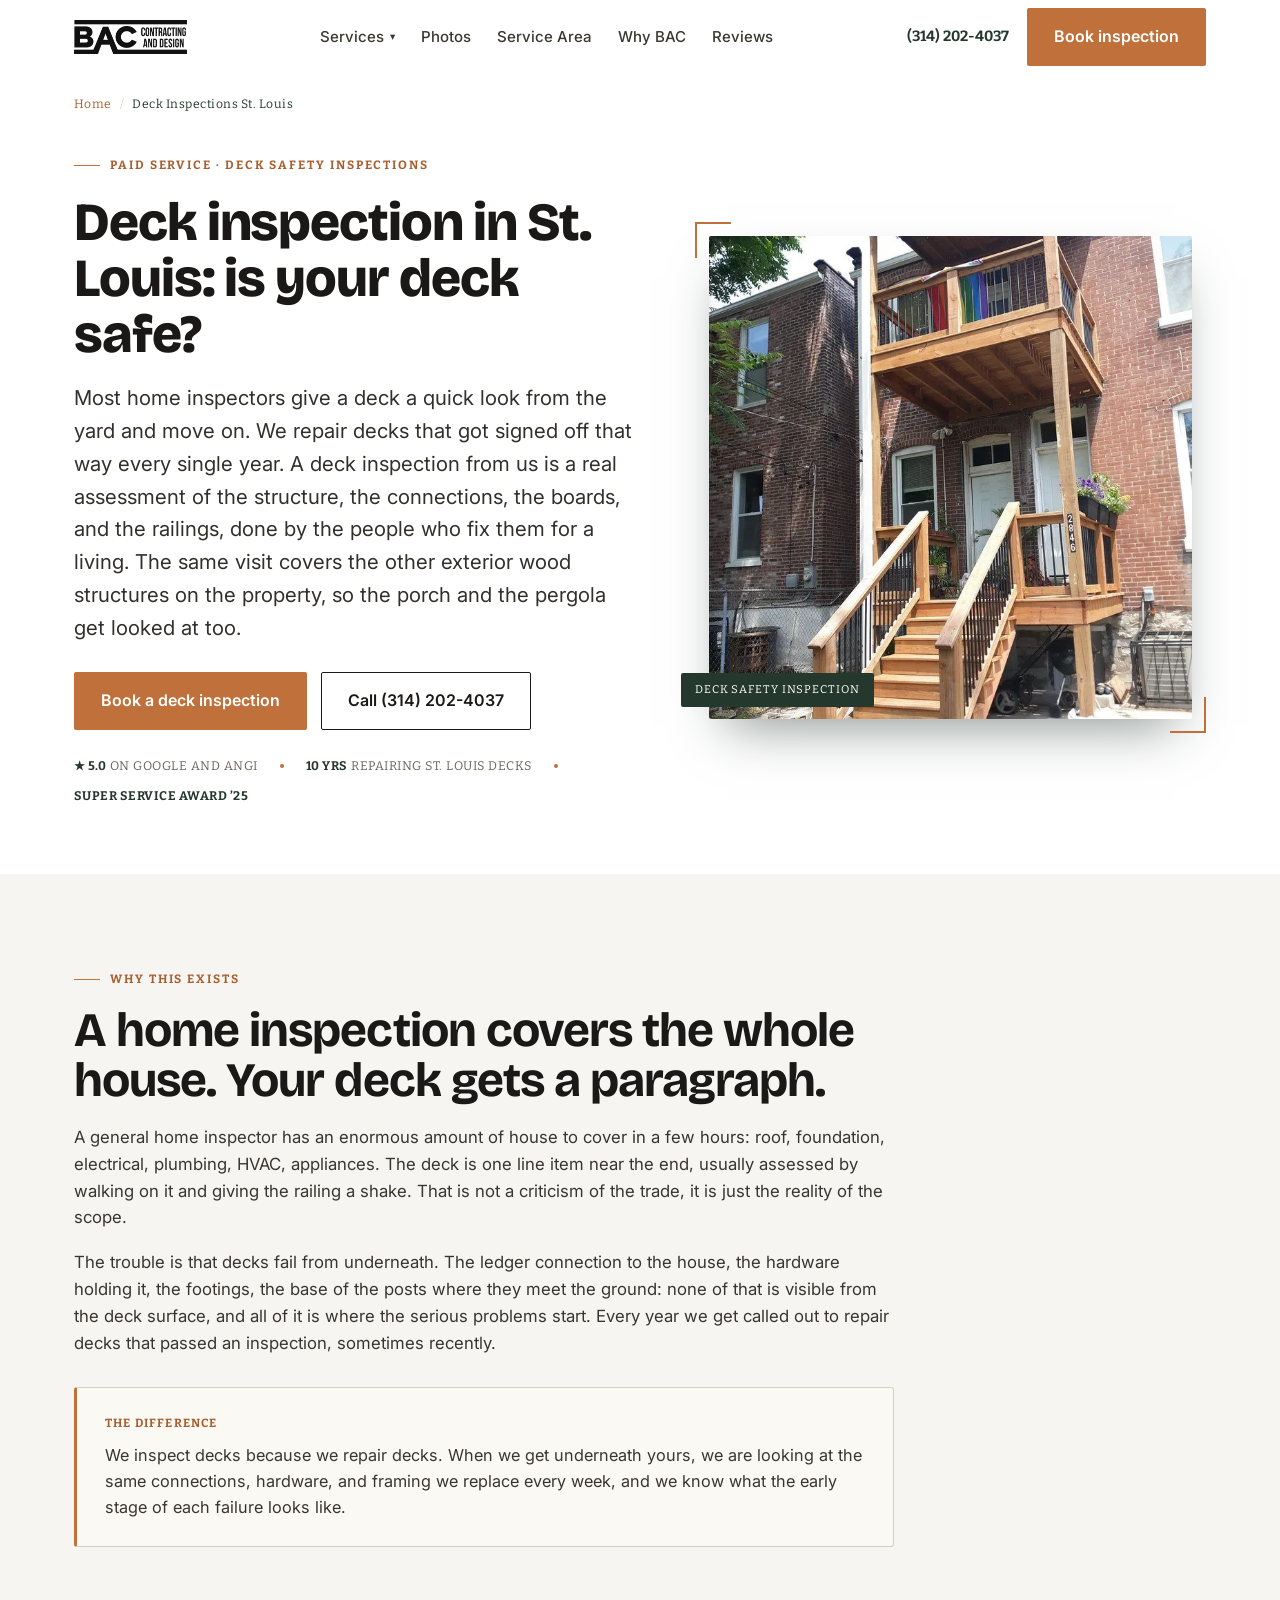
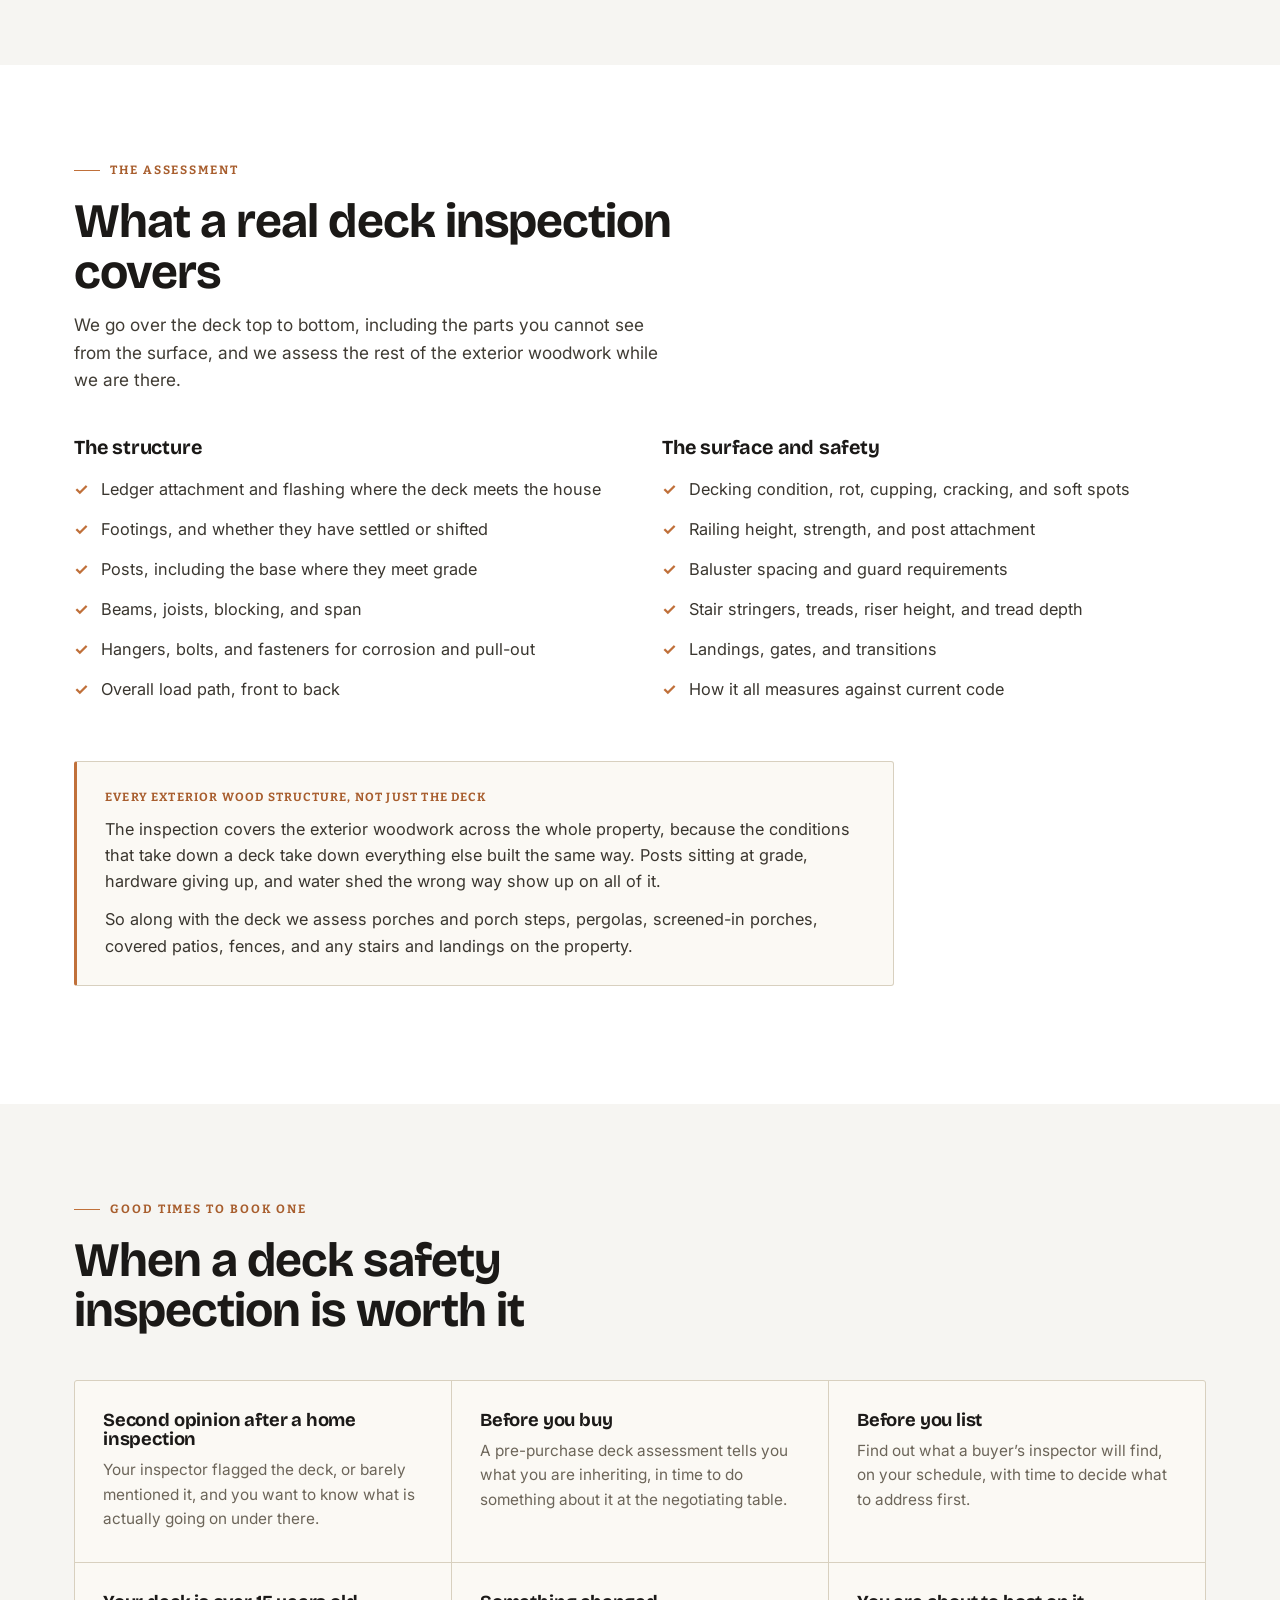
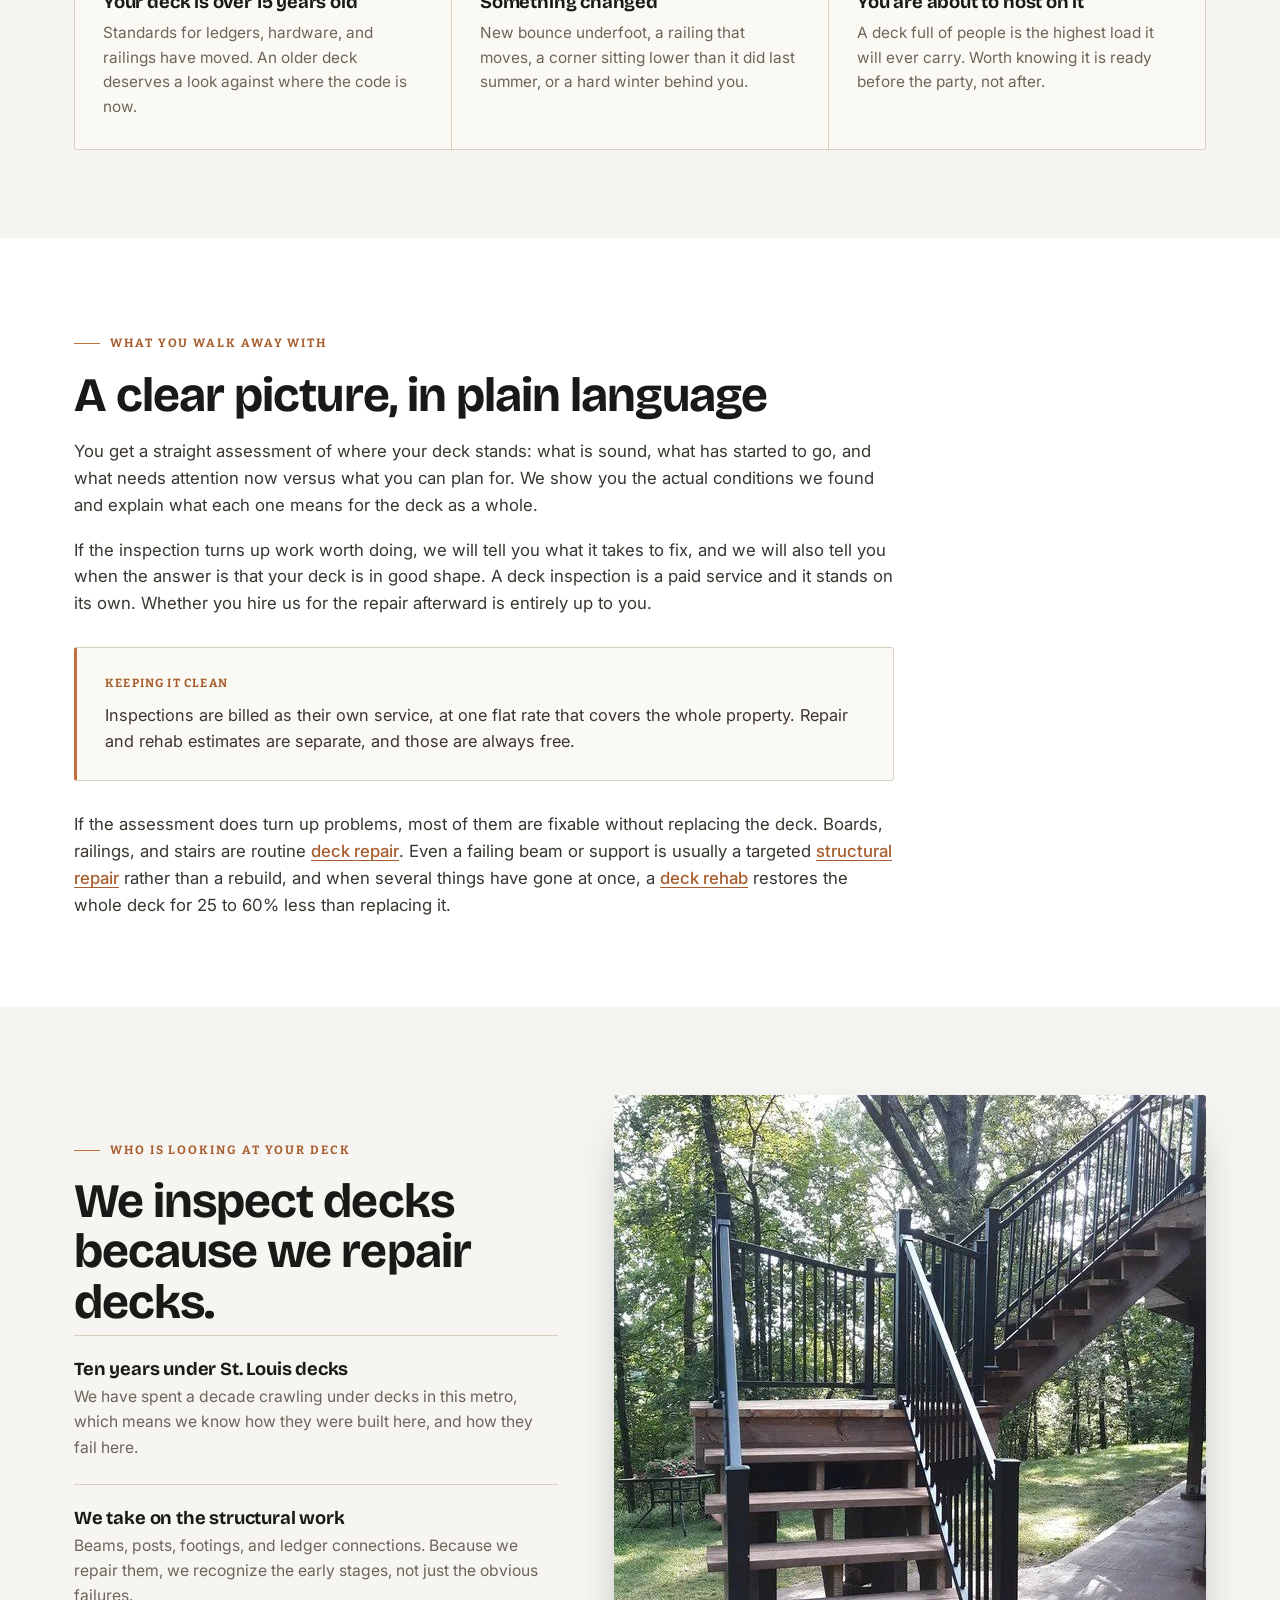
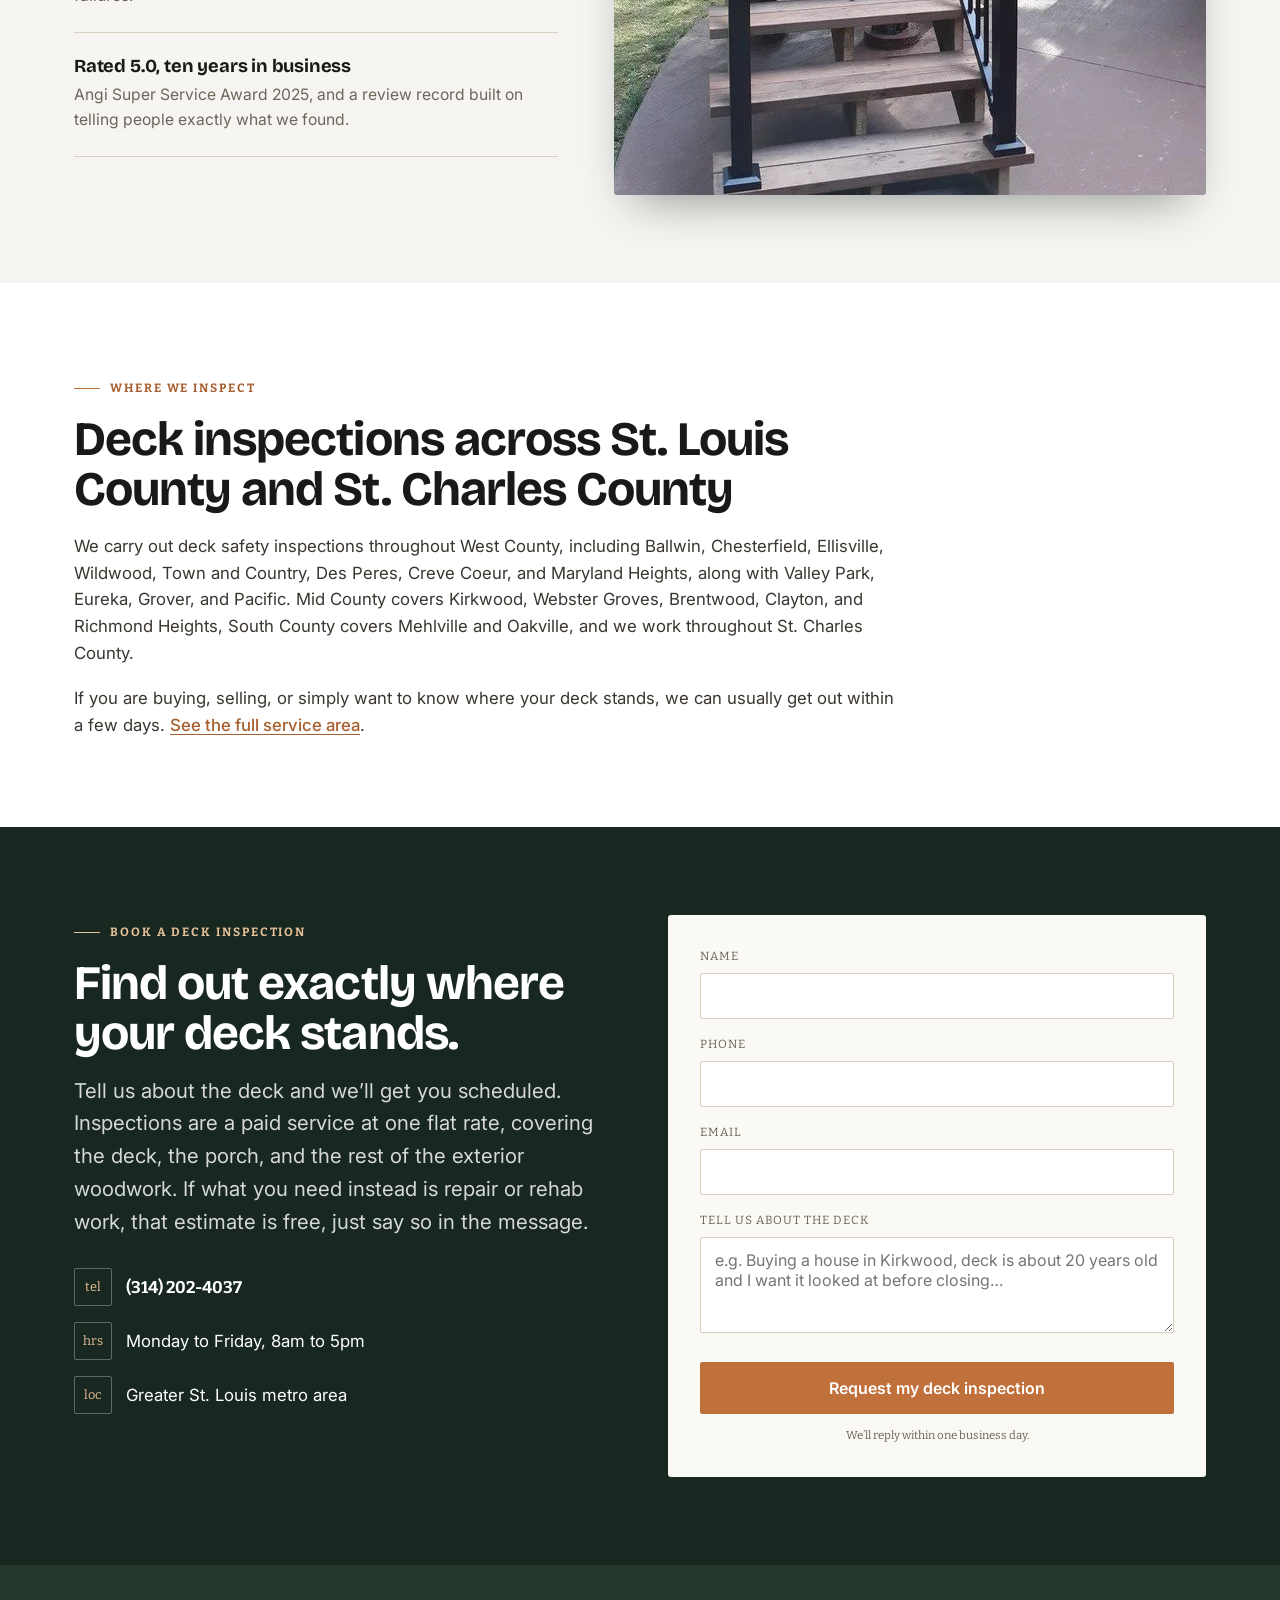
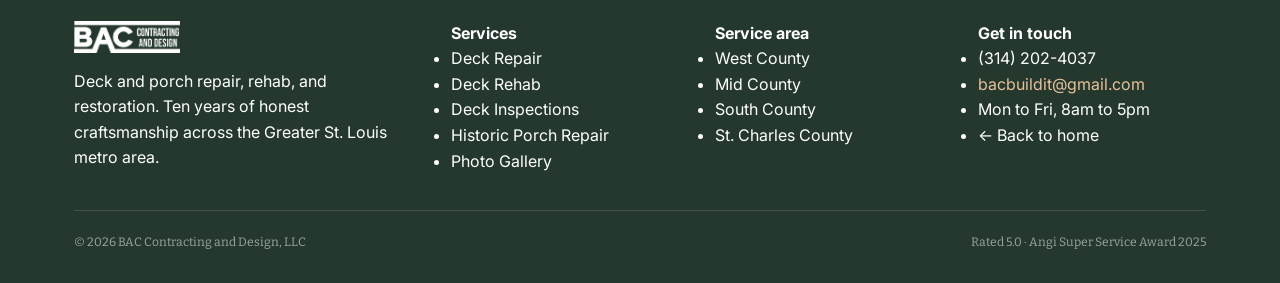
==== commit a1eaf39c: "Add Creve Coeur and Maryland Heights to the service area Confirmed as areas BAC works in. Added to a" ====
--- a/deck-inspections-st-louis.html
+++ b/deck-inspections-st-louis.html
@@ -75,6 +75,8 @@
         {"@type": "City", "name": "Eureka, Missouri"},
         {"@type": "City", "name": "Grover, Missouri"},
         {"@type": "City", "name": "Pacific, Missouri"},
+        {"@type": "City", "name": "Creve Coeur, Missouri"},
+        {"@type": "City", "name": "Maryland Heights, Missouri"},
         {"@type": "AdministrativeArea", "name": "St. Charles County, Missouri"}
       ]
     },
@@ -280,7 +282,7 @@
       <div class="prose prose-wide reveal">
         <span class="eyebrow">Where we inspect</span>
         <h2 style="margin:16px 0 18px">Deck inspections across St. Louis County and St. Charles County</h2>
-        <p>We carry out deck safety inspections throughout West County, including Ballwin, Chesterfield, Ellisville, Wildwood, Town and Country, and Des Peres, along with Valley Park, Eureka, Grover, and Pacific. Mid County covers Kirkwood, Webster Groves, Brentwood, Clayton, and Richmond Heights, South County covers Mehlville and Oakville, and we work throughout St. Charles County.</p>
+        <p>We carry out deck safety inspections throughout West County, including Ballwin, Chesterfield, Ellisville, Wildwood, Town and Country, Des Peres, Creve Coeur, and Maryland Heights, along with Valley Park, Eureka, Grover, and Pacific. Mid County covers Kirkwood, Webster Groves, Brentwood, Clayton, and Richmond Heights, South County covers Mehlville and Oakville, and we work throughout St. Charles County.</p>
         <p>If you are buying, selling, or simply want to know where your deck stands, we can usually get out within a few days. <a href="/service-area">See the full service area</a>.</p>
       </div>
     </div>
